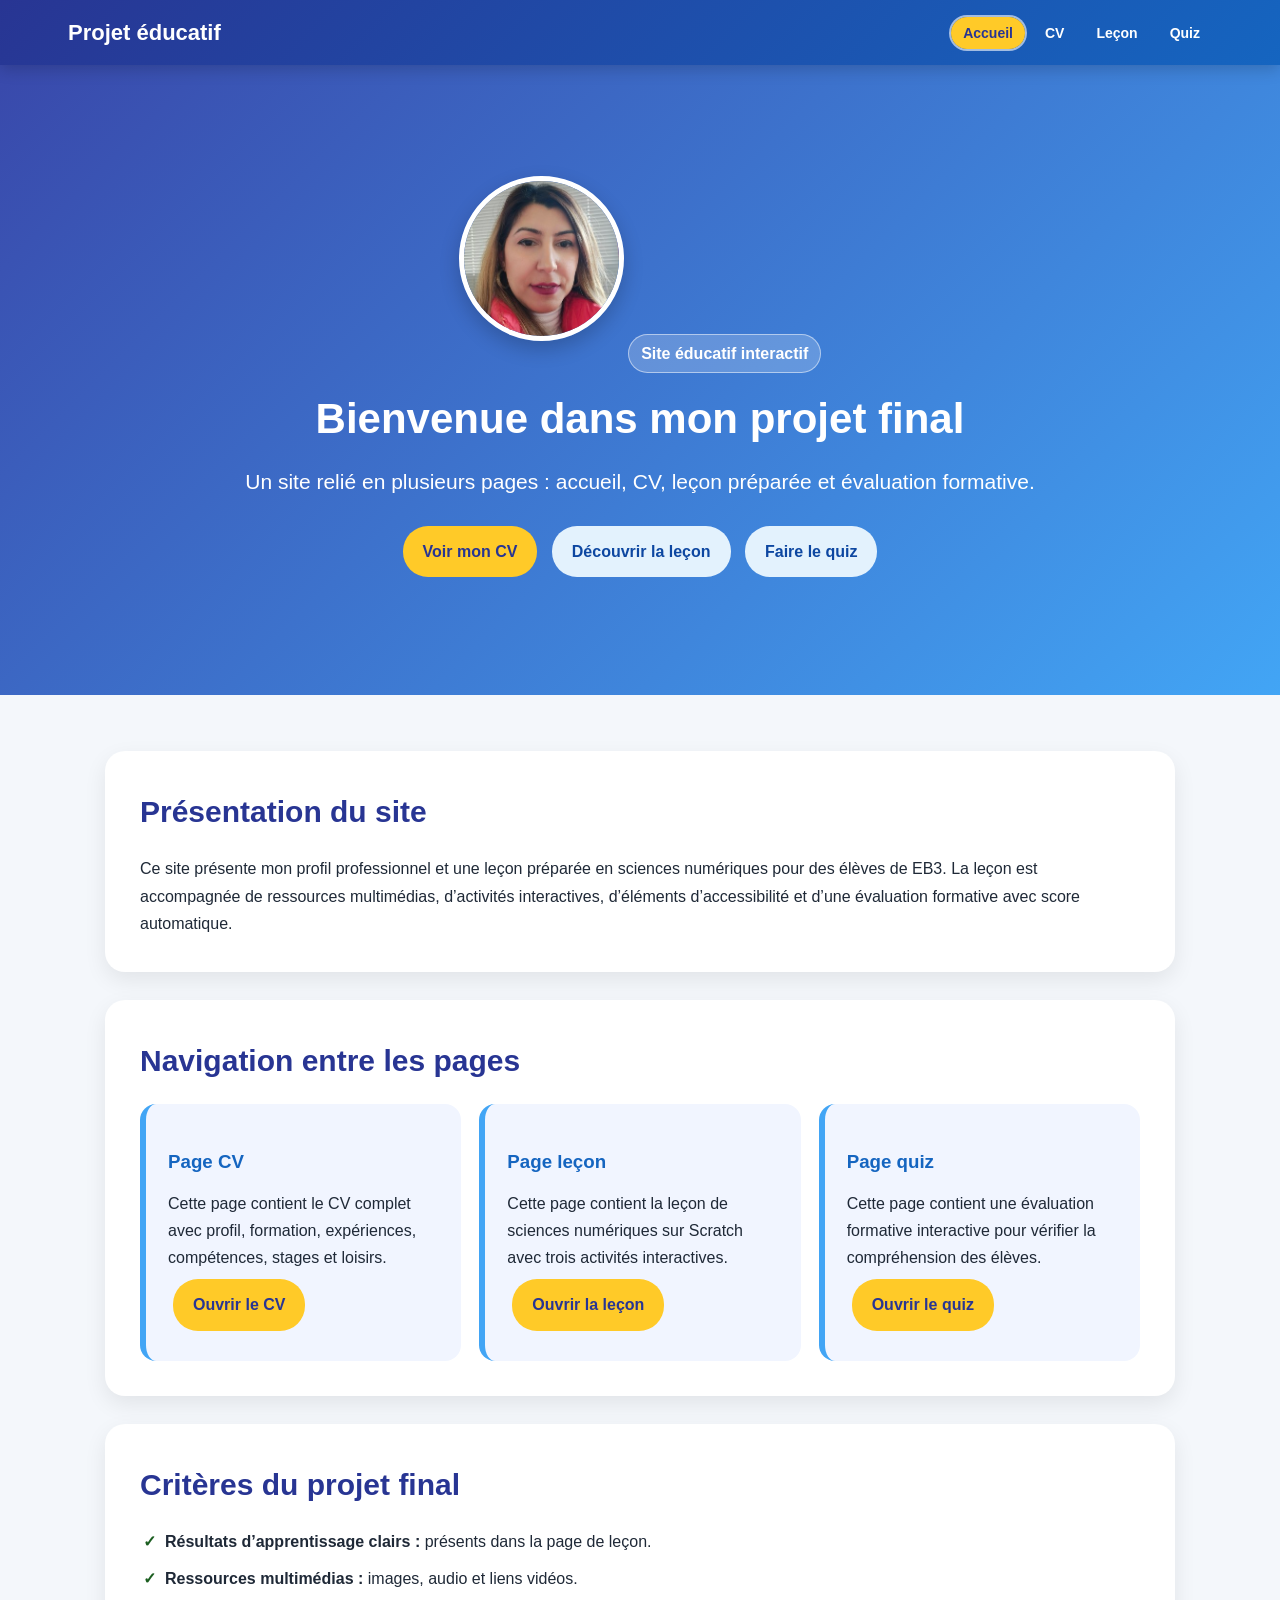
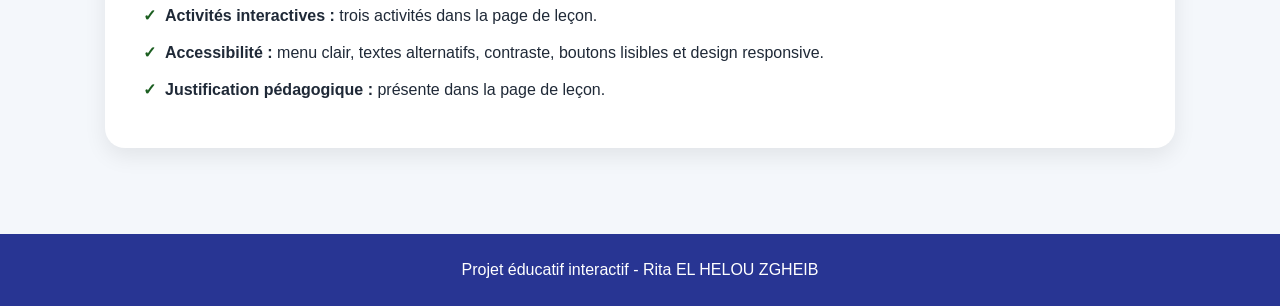
==== index.html @ 5443bf01 "Add files via upload" ====
<!DOCTYPE html>
<html lang="fr">
<head>
  <meta charset="UTF-8">
  <meta name="viewport" content="width=device-width, initial-scale=1.0">
  <title>Accueil - Projet éducatif interactif</title>
  <link rel="stylesheet" href="style.css">
</head>
<body>
  <a href="#contenu" class="skip-link">Aller au contenu principal</a>

  <nav class="navbar" aria-label="Navigation principale">
    <div class="nav-container">
      <a href="index.html" class="logo">Projet éducatif</a>
      <button class="menu-toggle" id="menuToggle" type="button" aria-label="Ouvrir le menu" aria-expanded="false">☰</button>
      <ul class="menu" id="navMenu">
        <li><a href="index.html" class="active" aria-current="page">Accueil</a></li>
        <li><a href="cv.html">CV</a></li>
        <li><a href="lecon-sciences-numeriques.html">Leçon</a></li>
        <li><a href="evaluation-formative.html">Quiz</a></li>
      </ul>
    </div>
  </nav>

  <header class="hero home-hero">
    <div class="hero-content">
      <img src="Rita.jpg.jpg" alt="Photo de Rita EL HELOU ZGHEIB" class="profile-img">
      <p class="eyebrow">Site éducatif interactif</p>
      <h1>Bienvenue dans mon projet final</h1>
      <p class="subtitle">Un site relié en plusieurs pages : accueil, CV, leçon préparée et évaluation formative.</p>
      <div class="page-actions">
        <a href="cv.html" class="btn">Voir mon CV</a>
        <a href="lecon-sciences-numeriques.html" class="btn btn-secondary">Découvrir la leçon</a>
        <a href="evaluation-formative.html" class="btn btn-secondary">Faire le quiz</a>
      </div>
    </div>
  </header>

  <main id="contenu" class="container">
    <section class="section intro-section">
      <h2>Présentation du site</h2>
      <p>
        Ce site présente mon profil professionnel et une leçon préparée en sciences numériques pour des élèves de EB3.
        La leçon est accompagnée de ressources multimédias, d’activités interactives, d’éléments d’accessibilité
        et d’une évaluation formative avec score automatique.
      </p>
    </section>

    <section class="section">
      <h2>Navigation entre les pages</h2>
      <div class="home-cards">
        <article class="home-card">
          <h3>Page CV</h3>
          <p>Cette page contient le CV complet avec profil, formation, expériences, compétences, stages et loisirs.</p>
          <a href="cv.html" class="btn">Ouvrir le CV</a>
        </article>

        <article class="home-card">
          <h3>Page leçon</h3>
          <p>Cette page contient la leçon de sciences numériques sur Scratch avec trois activités interactives.</p>
          <a href="lecon-sciences-numeriques.html" class="btn">Ouvrir la leçon</a>
        </article>

        <article class="home-card">
          <h3>Page quiz</h3>
          <p>Cette page contient une évaluation formative interactive pour vérifier la compréhension des élèves.</p>
          <a href="evaluation-formative.html" class="btn">Ouvrir le quiz</a>
        </article>
      </div>
    </section>

    <section class="section">
      <h2>Critères du projet final</h2>
      <ul class="custom-list checklist">
        <li><strong>Résultats d’apprentissage clairs :</strong> présents dans la page de leçon.</li>
        <li><strong>Ressources multimédias :</strong> images, audio et liens vidéos.</li>
        <li><strong>Activités interactives :</strong> trois activités dans la page de leçon.</li>
        <li><strong>Accessibilité :</strong> menu clair, textes alternatifs, contraste, boutons lisibles et design responsive.</li>
        <li><strong>Justification pédagogique :</strong> présente dans la page de leçon.</li>
      </ul>
    </section>
  </main>

  <footer>
    <p>Projet éducatif interactif - Rita EL HELOU ZGHEIB</p>
  </footer>

  <script src="script.js"></script>
</body>
</html>
---- style.css ----
* {
  margin: 0;
  padding: 0;
  box-sizing: border-box;
  scroll-behavior: smooth;
}

body {
  font-family: Arial, sans-serif;
  background-color: #f4f7fb;
  color: #1f2937;
  line-height: 1.7;
}

.skip-link {
  position: absolute;
  left: -999px;
  top: 0;
  background: #ffca28;
  color: #283593;
  padding: 10px 14px;
  border-radius: 0 0 10px 0;
  z-index: 2000;
  font-weight: bold;
}

.skip-link:focus {
  left: 0;
}

.navbar {
  position: sticky;
  top: 0;
  z-index: 1000;
  background: linear-gradient(135deg, #283593, #1565c0);
  box-shadow: 0 4px 15px rgba(0, 0, 0, 0.18);
}

.nav-container {
  max-width: 1180px;
  margin: auto;
  padding: 14px 18px;
  display: flex;
  justify-content: space-between;
  align-items: center;
  gap: 15px;
}

.logo {
  color: #fff;
  text-decoration: none;
  font-size: 22px;
  font-weight: bold;
  white-space: nowrap;
}

.menu {
  display: flex;
  flex-wrap: wrap;
  gap: 8px;
  list-style: none;
}

.menu a {
  color: #fff;
  text-decoration: none;
  padding: 8px 12px;
  border-radius: 18px;
  font-weight: bold;
  font-size: 14px;
  transition: 0.3s;
}

.menu a:hover,
.menu a.active {
  background-color: #ffca28;
  color: #283593;
}

.menu a.active {
  box-shadow: 0 0 0 2px rgba(255, 255, 255, 0.6);
}

.cv-menu a {
  font-size: 13px;
  padding: 7px 10px;
}

.menu-toggle {
  display: none;
  color: #fff;
  background: none;
  border: none;
  font-size: 30px;
  cursor: pointer;
}

.hero,
.header,
.page-header {
  min-height: 45vh;
  padding: 60px 20px;
  background: linear-gradient(135deg, #3949ab, #42a5f5);
  display: flex;
  justify-content: center;
  align-items: center;
  text-align: center;
  color: #fff;
}

.hero,
.header {
  min-height: 65vh;
}

.home-hero {
  min-height: 70vh;
}

.hero-content,
.header-content {
  max-width: 900px;
}

.profile-img {
  width: 165px;
  height: 165px;
  border-radius: 50%;
  object-fit: cover;
  border: 5px solid #fff;
  margin-bottom: 18px;
  box-shadow: 0 8px 20px rgba(0, 0, 0, 0.2);
}

.eyebrow {
  display: inline-block;
  background-color: rgba(255, 255, 255, 0.2);
  border: 1px solid rgba(255, 255, 255, 0.5);
  border-radius: 999px;
  padding: 5px 12px;
  margin-bottom: 10px;
  font-weight: bold;
}

.hero h1,
.header h1,
.page-header h1 {
  font-size: 42px;
  margin-bottom: 10px;
}

.subtitle {
  font-size: 21px;
  margin-bottom: 15px;
}

.contact-info {
  font-size: 17px;
  margin-bottom: 18px;
}

.page-actions {
  margin-top: 18px;
}

.container {
  max-width: 1100px;
  margin: auto;
  padding: 28px 15px;
}

.section {
  background-color: #fff;
  margin: 28px 0;
  padding: 35px;
  border-radius: 20px;
  box-shadow: 0 8px 22px rgba(0, 0, 0, 0.08);
}

.section h2 {
  color: #283593;
  font-size: 30px;
  margin-bottom: 18px;
}

.section h3 {
  color: #1565c0;
  margin-top: 20px;
  margin-bottom: 12px;
}

.item {
  display: flex;
  gap: 20px;
  background-color: #f1f5ff;
  border-left: 5px solid #42a5f5;
  padding: 15px;
  margin: 13px 0;
  border-radius: 12px;
}

.date {
  min-width: 130px;
  font-weight: bold;
  color: #283593;
}

.skill-tags {
  display: flex;
  flex-wrap: wrap;
  gap: 12px;
  list-style: none;
  margin-top: 15px;
}

.skill-tags li {
  background-color: #e3f2fd;
  color: #0d47a1;
  padding: 10px 16px;
  border-radius: 20px;
  font-weight: bold;
}

.custom-list {
  padding-left: 25px;
}

.custom-list li {
  margin-bottom: 10px;
}

.checklist li::marker {
  content: "✓  ";
  color: #1b5e20;
  font-weight: bold;
}

.back-home {
  display: inline-block;
  margin-top: 25px;
  color: #283593;
  font-weight: bold;
  text-decoration: none;
}

.back-home:hover {
  text-decoration: underline;
}

.home-cards {
  display: grid;
  grid-template-columns: repeat(3, 1fr);
  gap: 18px;
}

.home-card {
  background-color: #f1f5ff;
  border-left: 6px solid #42a5f5;
  padding: 22px;
  border-radius: 16px;
}

.project-box,
.pedagogy-box,
.accessibility-box,
.audio-video-box {
  background-color: #eef3ff;
  border-left: 6px solid #283593;
  padding: 22px;
  border-radius: 16px;
  margin: 22px 0;
}

.lesson-grid {
  display: grid;
  grid-template-columns: repeat(2, 1fr);
  gap: 18px;
  margin: 25px 0;
}

.lesson-grid div {
  background-color: #fff8e1;
  border-left: 6px solid #ffb300;
  padding: 20px;
  border-radius: 16px;
}

.image-gallery {
  display: grid;
  grid-template-columns: repeat(3, 1fr);
  gap: 18px;
  margin: 25px 0;
}

.image-gallery figure {
  background-color: #f1f5ff;
  padding: 14px;
  border-radius: 16px;
  text-align: center;
}

.image-gallery img {
  width: 100%;
  height: 210px;
  object-fit: cover;
  border-radius: 12px;
  background-color: #dbeafe;
}

.image-gallery figcaption {
  margin-top: 10px;
  font-weight: bold;
  color: #283593;
}

.video-links {
  display: grid;
  grid-template-columns: repeat(3, 1fr);
  gap: 15px;
  margin: 20px 0;
}

.video-links a {
  background-color: #283593;
  color: #fff;
  padding: 15px;
  border-radius: 14px;
  text-align: center;
  text-decoration: none;
  font-weight: bold;
  transition: 0.3s;
}

.video-links a:hover {
  background-color: #ffca28;
  color: #283593;
}

.activity {
  background-color: #f9fafb;
  border: 2px dashed #42a5f5;
  border-radius: 18px;
  padding: 25px;
  margin: 25px 0;
}

.stage {
  background-color: #fff8e1;
  text-align: center;
  border-radius: 18px;
  padding: 25px;
  margin-top: 15px;
}

.sprite {
  font-size: 75px;
  display: inline-block;
  transition: transform 0.45s ease;
}

.sprite.move {
  transform: translateX(120px) rotate(12deg);
}

#spriteMessage {
  font-weight: bold;
  margin: 15px 0;
}

.btn {
  display: inline-block;
  background-color: #ffca28;
  color: #283593;
  border: none;
  border-radius: 25px;
  padding: 12px 20px;
  margin: 8px 5px;
  font-weight: bold;
  font-size: 16px;
  cursor: pointer;
  text-decoration: none;
  transition: 0.3s;
}

.btn:hover,
.choice-btn:hover {
  transform: translateY(-2px);
  box-shadow: 0 5px 14px rgba(0, 0, 0, 0.2);
}

.btn-secondary {
  background-color: #e3f2fd;
  color: #0d47a1;
}

.order-game {
  display: grid;
  gap: 12px;
  max-width: 520px;
}

.order-game label {
  font-weight: bold;
  color: #283593;
}

.order-game select {
  padding: 12px;
  border: 2px solid #bfdbfe;
  border-radius: 12px;
  font-size: 16px;
}

.choice-buttons {
  display: grid;
  grid-template-columns: repeat(3, 1fr);
  gap: 12px;
  margin: 18px 0;
}

.choice-btn {
  background-color: #fff;
  border: 2px solid #cfe0ff;
  border-radius: 14px;
  padding: 14px;
  font-size: 16px;
  font-weight: bold;
  color: #283593;
  cursor: pointer;
  transition: 0.25s;
}

.choice-btn.correct-choice {
  background-color: #c8e6c9;
  border-color: #2e7d32;
  color: #1b5e20;
}

.choice-btn.wrong-choice {
  background-color: #ffcdd2;
  border-color: #c62828;
  color: #b71c1c;
}

.message {
  font-weight: bold;
  padding: 12px;
  border-radius: 12px;
}

.message.success {
  background-color: #c8e6c9;
  color: #1b5e20;
}

.message.error {
  background-color: #ffcdd2;
  color: #b71c1c;
}

.quiz-question {
  background-color: #f1f5ff;
  padding: 20px;
  margin: 20px 0;
  border-radius: 18px;
}

.quiz-question h3 {
  color: #283593;
  margin-bottom: 12px;
}

.option {
  display: block;
  width: 100%;
  text-align: left;
  padding: 13px;
  margin: 9px 0;
  background-color: #fff;
  border: 2px solid #cfe0ff;
  border-radius: 14px;
  cursor: pointer;
  font-size: 16px;
  transition: 0.25s;
}

.option:hover {
  background-color: #e3f2fd;
}

.option.selected {
  background-color: #bbdefb;
  border-color: #1976d2;
}

.option.correct {
  background-color: #c8e6c9;
  border-color: #2e7d32;
}

.option.wrong {
  background-color: #ffcdd2;
  border-color: #c62828;
}

.quiz-result {
  display: none;
  margin-top: 20px;
  padding: 18px;
  border-radius: 16px;
  font-size: 20px;
  font-weight: bold;
}

.quiz-result.good {
  display: block;
  background-color: #c8e6c9;
  color: #1b5e20;
}

.quiz-result.medium {
  display: block;
  background-color: #fff9c4;
  color: #795548;
}

.quiz-result.bad {
  display: block;
  background-color: #ffcdd2;
  color: #b71c1c;
}

footer {
  background-color: #283593;
  color: #fff;
  text-align: center;
  padding: 22px;
  margin-top: 30px;
}

@media screen and (max-width: 980px) {
  .menu-toggle {
    display: block;
  }

  .menu {
    position: absolute;
    top: 64px;
    left: 0;
    width: 100%;
    display: none;
    flex-direction: column;
    background-color: #283593;
    padding: 18px 0;
    text-align: center;
  }

  .menu.active {
    display: flex;
  }

  .menu a {
    display: block;
    padding: 12px;
  }

  .hero h1,
  .header h1,
  .page-header h1 {
    font-size: 32px;
  }

  .lesson-grid,
  .image-gallery,
  .video-links,
  .home-cards,
  .choice-buttons {
    grid-template-columns: 1fr;
  }

  .item {
    flex-direction: column;
    gap: 5px;
  }

  .date {
    min-width: auto;
  }
}

@media screen and (max-width: 520px) {
  .hero,
  .header {
    min-height: 55vh;
    padding: 40px 15px;
  }

  .profile-img {
    width: 125px;
    height: 125px;
  }

  .hero h1,
  .header h1,
  .page-header h1 {
    font-size: 26px;
  }

  .subtitle {
    font-size: 17px;
  }

  .section {
    padding: 22px;
  }

  .section h2 {
    font-size: 24px;
  }

  .sprite.move {
    transform: translateX(55px) rotate(12deg);
  }

  .btn {
    width: 100%;
    text-align: center;
  }

  .image-gallery img {
    height: 180px;
  }
}
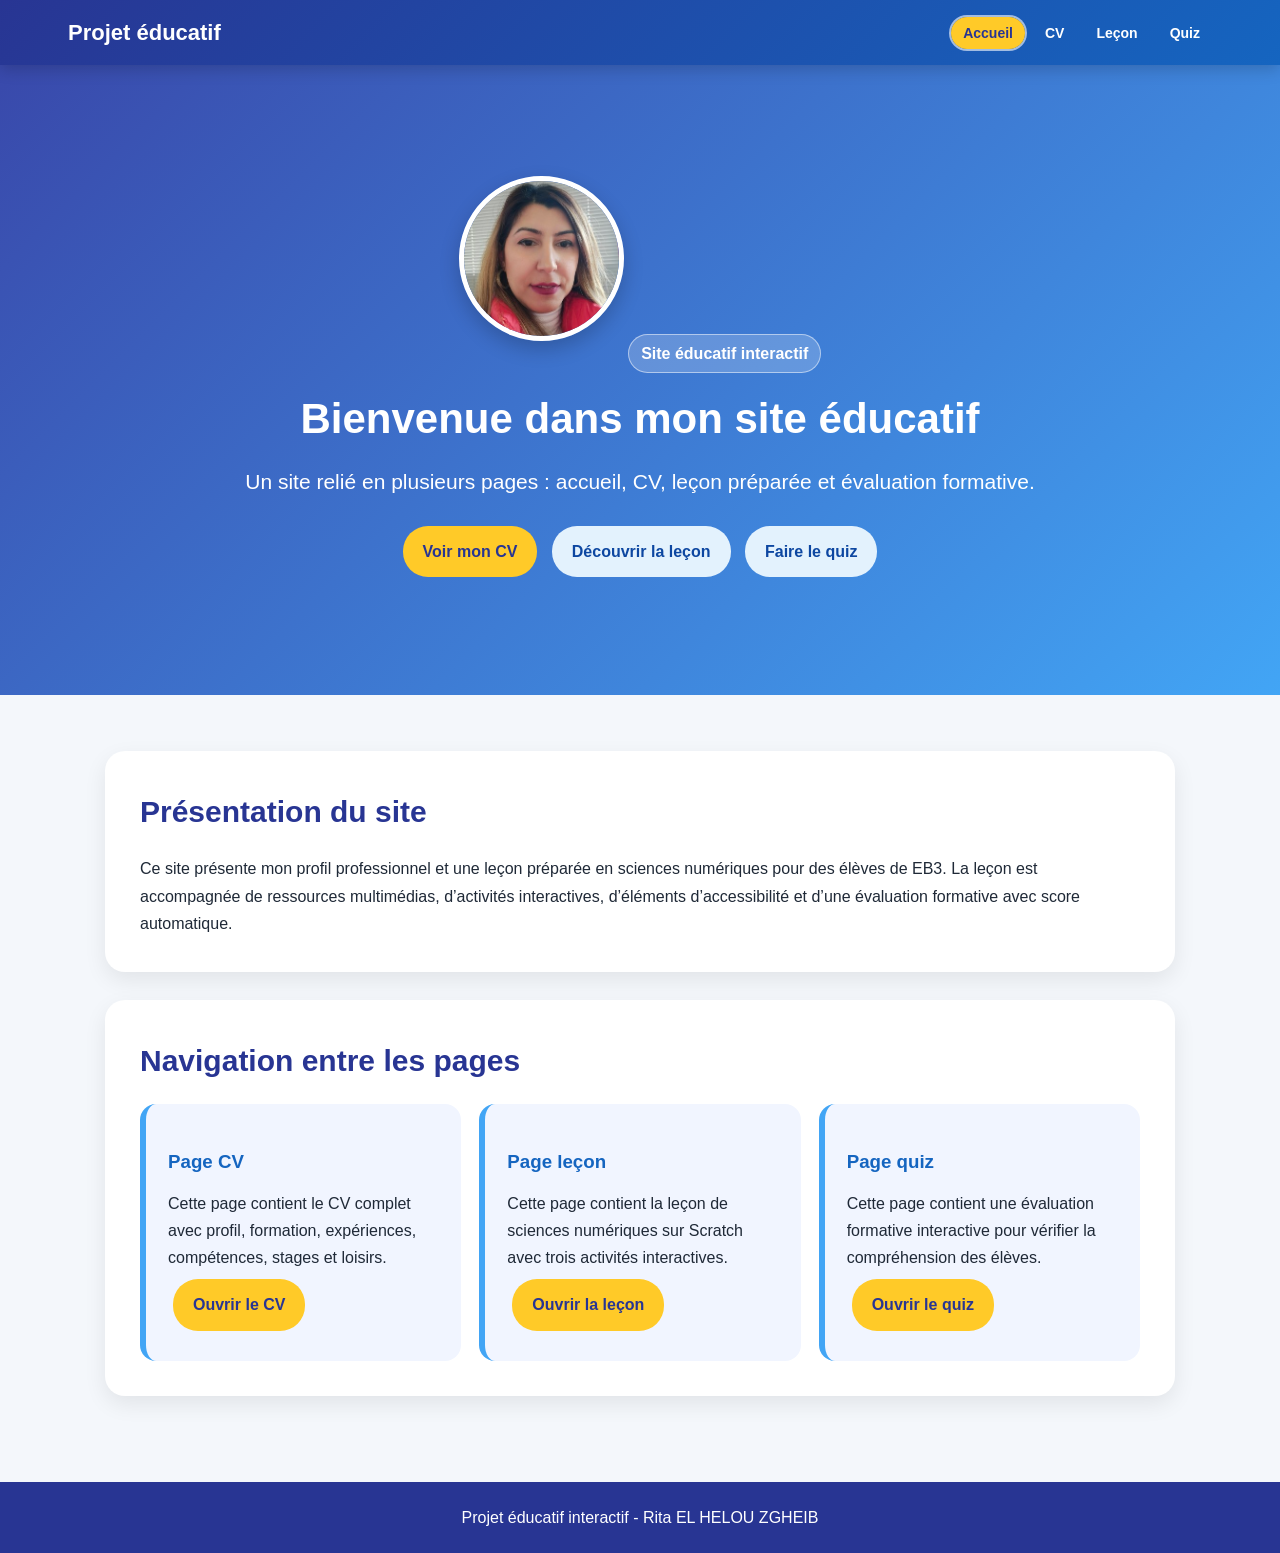
==== commit bddbdce0: "Update index.html" ====
--- a/index.html
+++ b/index.html
@@ -26,7 +26,7 @@
     <div class="hero-content">
       <img src="Rita.jpg.jpg" alt="Photo de Rita EL HELOU ZGHEIB" class="profile-img">
       <p class="eyebrow">Site éducatif interactif</p>
-      <h1>Bienvenue dans mon projet final</h1>
+      <h1>Bienvenue dans mon site éducatif</h1>
       <p class="subtitle">Un site relié en plusieurs pages : accueil, CV, leçon préparée et évaluation formative.</p>
       <div class="page-actions">
         <a href="cv.html" class="btn">Voir mon CV</a>
@@ -68,7 +68,7 @@
         </article>
       </div>
     </section>
-
+<!--
     <section class="section">
       <h2>Critères du projet final</h2>
       <ul class="custom-list checklist">
@@ -78,7 +78,7 @@
         <li><strong>Accessibilité :</strong> menu clair, textes alternatifs, contraste, boutons lisibles et design responsive.</li>
         <li><strong>Justification pédagogique :</strong> présente dans la page de leçon.</li>
       </ul>
-    </section>
+    </section> -->
   </main>
 
   <footer>
